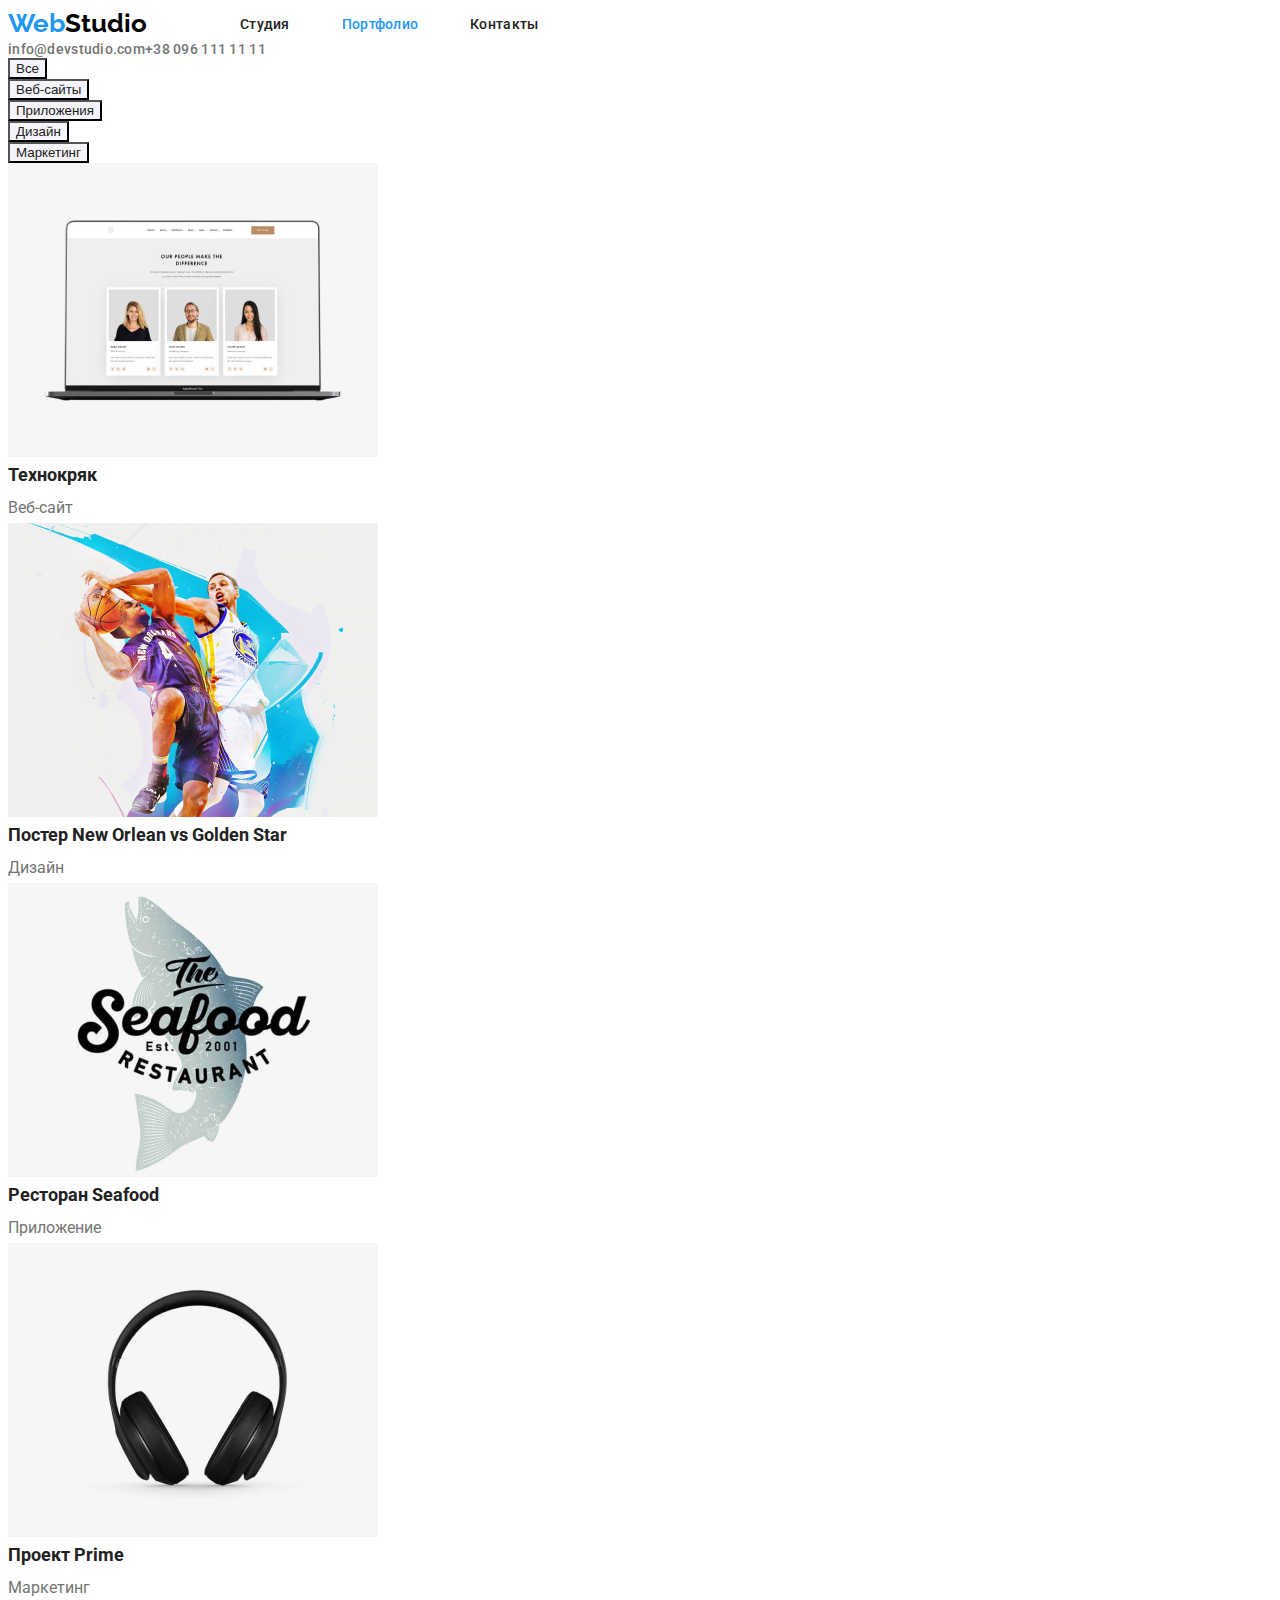
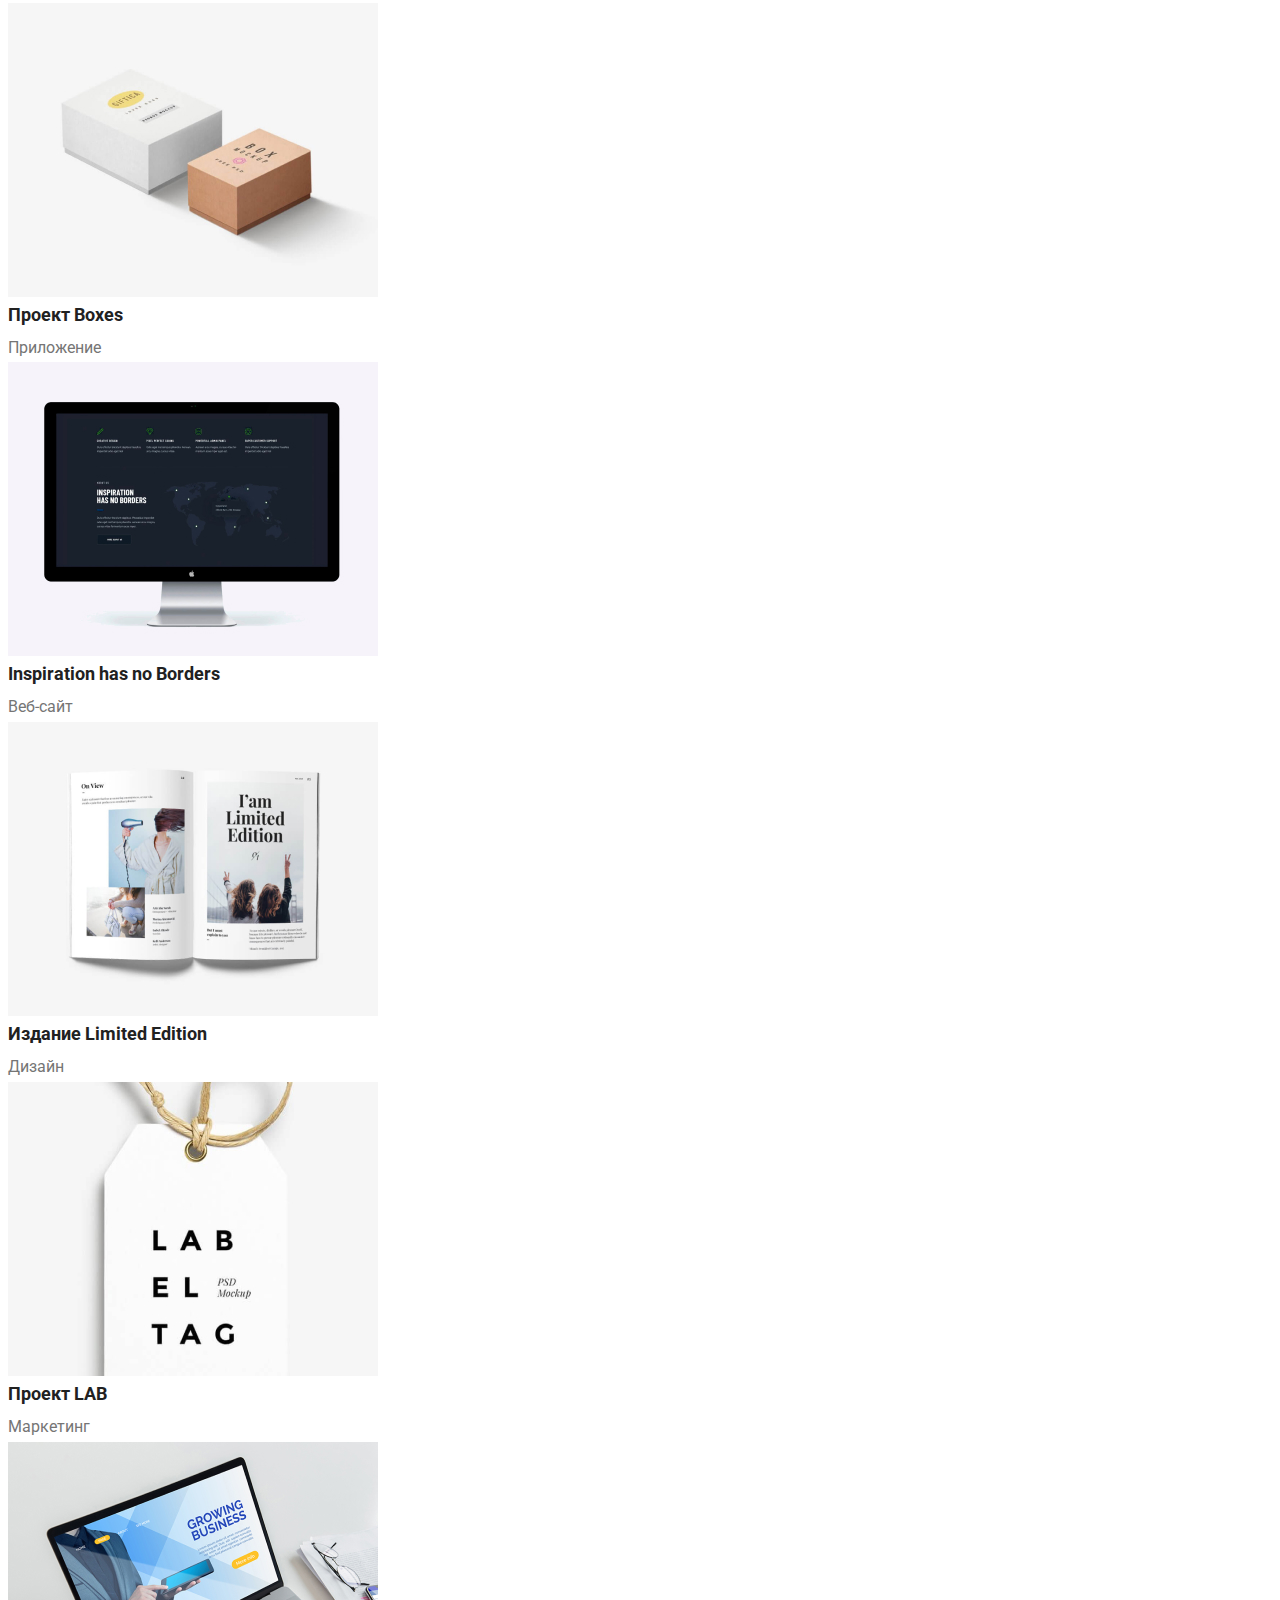
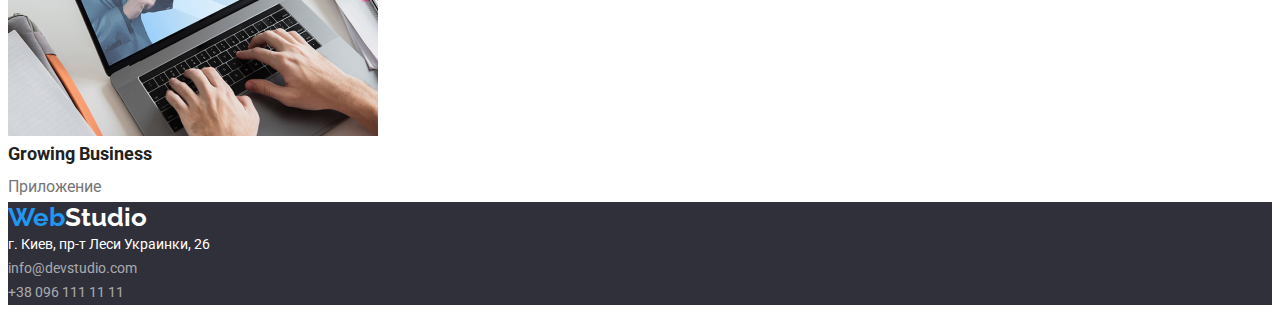
==== portfolio.html @ b684051c "css" ====
<!DOCTYPE html>
<html lang="ru">

<head>
    <meta charset="UTF-8">
    <meta http-equiv="X-UA-Compatible" content="IE=edge">
    <meta name="viewport" content="width=device-width, initial-scale=1.0">
    <title>Портфолио</title>
    <link rel="stylesheet" href="https://cdnjs.cloudflare.com/ajax/libs/modern-normalize/1.0.0/modern-normalize.min.css"
        integrity="sha512-ISS7cAi1PEhQ8jnbJpJZMd29NlhNj4AWYyLOSp2CE/CsHxTCu+r+t0D2yoJudVrd0/8fTVPUVDzY5Tvli75u/g=="
        crossorigin="anonymous" />
    <link
        href="https://fonts.googleapis.com/css2?family=Raleway:wght@400;700&family=Roboto:wght@400;500;700;900&display=swap"
        rel="stylesheet">
    <link rel="stylesheet" href="./css/styles.css">
</head>

<body class="page">
    <header class="header">
        <nav class="navigation">
            <a class="link logo white-logo" href="./index.html"> <span class="logo-color">Web</span>Studio </a>
            <ul class="nav-list list">
                <li class="nav-item">
                    <a class="nav-link link" href="./index.html">Студия</a>
                </li>

                <li class="nav-item">
                    <a class="nav-link link active-element" href="./portfolio.html">Портфолио</a>
                </li>

                <li class="nav-item">
                    <a class="nav-link link" href="">Контакты</a>
                </li>
            </ul>
        </nav>
        <ul class="contact-head list ">
            <li>
                <a class=" mail-link-head link " href="mailto:info@devstudio.com">info@devstudio.com</a>
            </li>
            <li>
                <a class=" tel-link-head link " href="tel:+380961111111">+38 096 111 11 11</a>
            </li>
        </ul>

    </header>

    <main>
        <section>
            <h1 class="visually-hidden">Портфолио</h1>
            <ul class="list">
                <li>
                    <button type="button" class="filters ">
                        Все
                    </button>

                </li>
                <li>
                    <button type="button" class="filters ">
                        Веб-сайты
                    </button>

                </li>
                <li>
                    <button type="button" class="filters ">
                        Приложения
                    </button>

                </li>
                <li>
                    <button type="button" class="filters ">
                        Дизайн
                    </button>

                </li>
                <li>

                    <button type="button" class="filters ">
                        Маркетинг
                    </button>

                </li>
            </ul>
        </section>

        <section>

            <ul class="list">
                <li>
                    <img src="./images/portfolio/img.jpg" alt="в ноутбуке открыто вебсайт" width="370" height="294" />
                    <a class="link" href="">
                        <h3 class="photo-title">
                            Технокряк
                        </h3>
                        <p class="photo-paragraph">
                            Веб-сайт
                        </p>
                    </a>
                </li>
                <li>
                    <img src="./images/portfolio/img-1.jpg" alt="постер с баскетболистами" width="370" height="294" />
                    <a class="link" href="">
                        <h3 class="photo-title">
                            Постер New Orlean vs Golden Star
                        </h3>
                        <p class="photo-paragraph">
                            Дизайн
                        </p>
                    </a>
                </li>
                <li>
                    <img src="./images/portfolio/img-2.jpg" alt="логотип ресторана" width="370" height="294" />
                    <a class="link" href="">
                        <h3 class="photo-title">
                            Ресторан Seafood
                        </h3>
                        <p class="photo-paragraph">
                            Приложение
                        </p>
                    </a>
                </li>
                <li>
                    <img src="./images/portfolio/img-3.jpg" alt="накладные наушники" width="370" height="294" />
                    <a class="link" href="">
                        <h3 class="photo-title">
                            Проект Prime
                        </h3>
                        <p class="photo-paragraph">
                            Маркетинг
                        </p>
                    </a>
                </li>
                <li>
                    <img src="./images/portfolio/img-4.jpg" alt="картонные коробки" width="370" height="294" />
                    <a class="link" href="">
                        <h3 class="photo-title">
                            Проект Boxes
                        </h3>
                        <p class="photo-paragraph">
                            Приложение
                        </p>
                    </a>
                </li>
                <li>
                    <img src="./images/portfolio/img-5.jpg" alt="моноблочный компьютер" width="370" height="294" />
                    <a class="link" href="">
                        <h3 lang="en" class="photo-title">
                            Inspiration has no Borders
                        </h3>
                        <p class="photo-paragraph">
                            Веб-сайт
                        </p>
                    </a>
                </li>
                <li>
                    <img src="./images/portfolio/img-6.jpg" alt="открытая книга" width="370" height="294" />
                    <a class="link" href="">
                        <h3 class="photo-title">
                            Издание Limited Edition
                        </h3>
                        <p class="photo-paragraph">
                            Дизайн
                        </p>
                    </a>
                </li>
                <li>
                    <img src="./images/portfolio/img-7.jpg" alt="фирменная этикетка" width="370" height="294" />
                    <a class="link" href="">
                        <h3 class="photo-title">
                            Проект LAB
                        </h3>
                        <p class="photo-paragraph">
                            Маркетинг
                        </p>
                    </a>
                </li>
                <li>
                    <img src="./images/portfolio/img-8.jpg" alt="человек использует приложение" width="370"
                        height="294" />
                    <a class="link" href="">
                        <h3 lang="en" class="photo-title">
                            Growing Business
                        </h3>
                        <p class="photo-paragraph">
                            Приложение
                        </p>
                    </a>
                </li>
            </ul>
        </section>



    </main>
    <footer class="footer-info">
        <a class="link logo dark-logo " href="./index.html"><span class="logo-color">Web</span>Studio </a>
        <address class="contact">
            <ul class="list">
                <li>
                    <a class="link address" href="https://goo.gl/maps/Kj9o169cFubhBfax5" target="_blank"
                        rel="noopener noreferrer">
                        г. Киев, пр-т Леси Украинки, 26
                    </a>
                </li>
                <li>
                    <a class="link footer-contact" href="mailto:info@devstudio.com">info@devstudio.com</a>
                </li>
                <li>
                    <a class="link footer-contact" href="tel:+380961111111">+38 096 111 11 11</a>
                </li>
            </ul>
        </address>
    </footer>






</body>

</html>
---- css/styles.css ----
/* ===============COMPONENTS=============== */
:root {
  --main-font: "Roboto", sans-serif;
  --secondary-font: "Raleway", sans-serif;
  --accent-color: #2196f3;
  --secondary-color: #212121;
  --white-color: #ffffff;
  --black-color: #000000;
  --gray-color: #757575;
}
.container {
  width: 1200px;
  margin: 0 auto;
  padding-left: 15px;
  padding-right: 15px;
}

.list {
  list-style: none;
}

.link {
  text-decoration: none;
}

h1,
h2,
h3,
h4,
h5,
h6,
p {
  margin: 0;
}

ul,
ol,
li {
  margin: 0;
  padding: 0;
}

img {
  display: block;
}

.visually-hidden {
  position: absolute !important;
  clip: rect(1px 1px 1px 1px); /* IE6, IE7 */
  clip: rect(1px, 1px, 1px, 1px);
  padding: 0 !important;
  border: 0 !important;
  height: 1px !important;
  width: 1px !important;
  overflow: hidden;
}
.title {
  font-family: var(--main-font);
  font-weight: 700;
  font-size: 36px;
  line-height: 1.16;
  text-align: center;
  letter-spacing: 0.03em;

  color: var(--secondary-color);
}

.logo-color {
  font-family: var(--secondary-font);
  font-weight: 700;
  font-size: 26px;
  line-height: 1.19;
  color: var(--accent-color);
}
.logo {
  font-family: var(--secondary-font);
  font-weight: 700;
  font-size: 26px;
  line-height: 1.19;
  color: var(--black-color);
}
.logo {
  margin-right: 93px;
}
.white-logo {
  color: var(--black-color);
}
.dark-logo {
  color: var(--white-color);
}

/* ============END COMPONENTS==============*/

/* ========================STYLES INDEX.HTML========================= */
/* ================BODY============= */
.page {
  font-family: var(--main-font);
  background: var(--white-color);
}
/* ================END BODY============= */

/* =========HEADER========= */
.header .container {
  display: flex;
  align-items: center;
}

.navigation {
  display: flex;
  align-items: center;
}

.nav-list {
  display: flex;
  align-items: center;
}

.nav-item:not(:last-child) {
  margin-right: 52px;
}

.contact-head {
  display: flex;
  align-items: center;
}
.nav-link {
  font-family: var(--main-font);
  font-weight: 500;
  font-size: 14px;
  line-height: 1.14;
  letter-spacing: 0.02em;
  color: var(--secondary-color);
}

.nav-link:hover,
.nav-link:focus {
  color: var(--accent-color);
}

.mail-link-head {
  font-family: var(--main-font);
  font-weight: 500;
  font-size: 14px;
  line-height: 1.14;
  letter-spacing: 0.02em;
  color: var(--gray-color);
  margin-left: auto;
}

.mail-link-head:hover,
.mail-link-head:focus {
  color: var(--accent-color);
}
.tel-link-head {
  font-family: var(--main-font);
  font-weight: 500;
  font-size: 14px;
  line-height: 1.14;
  letter-spacing: 0.02em;

  color: var(--gray-color);
}
.tel-link-head:hover,
.tel-link-head:focus {
  color: var(--accent-color);
}

/* =========END HEADER========= */

/* =========HERO========= */
.hero {
  background: #2f303a;
}
.hero-title {
  font-family: var(--main-font);
  font-weight: 900;
  font-size: 44px;
  line-height: 1.36;
  color: var(--white-color);
}

.modal-btn {
  font-family: var(--main-font);
  font-weight: 700;
  font-size: 16px;
  line-height: 1.87;
  color: var(--white-color);
  background-color: var(--accent-color);
}
.modal-btn {
  cursor: pointer;
}

/* =========END HERO========= */

/* =========ADVANTAGES======= */
.advantages {
}
.features-title {
  font-family: var(--main-font);
  font-weight: 700;
  font-size: 14px;
  line-height: 1.14;
  letter-spacing: 0.03em;
  text-transform: uppercase;
  color: var(--secondary-color);
}
.features-paragraph {
  font-family: var(--main-font);
  font-weight: 400;
  font-size: 14px;
  line-height: 1.71;
  color: var(--gray-color);
}

/*======= END ADVANTAGES===== */

/* ========ABOUT======== */
.about {
}

/* ========END ABOUT======= */

/* =========OUR TEAM========= */
.our-team {
  background: #f5f4fa;
}
.workers-name {
  font-family: var(--main-font);
  font-weight: 500;
  font-size: 16px;
  line-height: 1.18;
  color: var(--secondary-color);
}
.position {
  font-family: var(--main-font);
  font-weight: 400;
  font-size: 16px;
  line-height: 1.18;
  color: var(--gray-color);
}

/* ========= END OUR TEAM========= */
/* ==========CONTACTS==========*/
.footer-info {
  background: #2f303a;
}
.contact {
  font-style: normal;
}
.address {
  font-family: var(--main-font);
  font-weight: 400;
  font-size: 14px;
  line-height: 1.71;
  color: var(--white-color);
}
.footer-contact {
  font-family: var(--main-font);
  font-weight: 400;
  font-size: 14px;
  line-height: 1.71;
  color: #ffffff99;
}
/* ==========END CONTACTS==========*/
/* ========================END STYLES INDEX.HTML========================= */

/* ==============================PORTFOLIO============================== */
/* =====================HEADER PORTFOLIO===================== */
/* =====================active element відповідає за підсвітку силок================*/
.active-element {
  color: var(--accent-color);
}
/* =====================END HEADER PORTFOLIO===================== */

/* =================MAIN SEACTION====================== */
.filters {
  color: var(--secondary-color);
  background: #f5f4fa;
}
.filters:hover,
.filters:focus {
  color: floralwhite;
  background: var(--accent-color);
}
.filters {
  cursor: pointer;
}
.photo-title {
  font-family: var(--main-font);
  font-weight: 700;
  font-size: 18px;
  line-height: 2;
  color: var(--secondary-color);
}
.photo-paragraph {
  font-family: var(--main-font);
  font-weight: 400;
  font-size: 16px;
  line-height: 1.87;
  color: var(--gray-color);
}

/* =================END MAIN SEACTION===================*/ ;
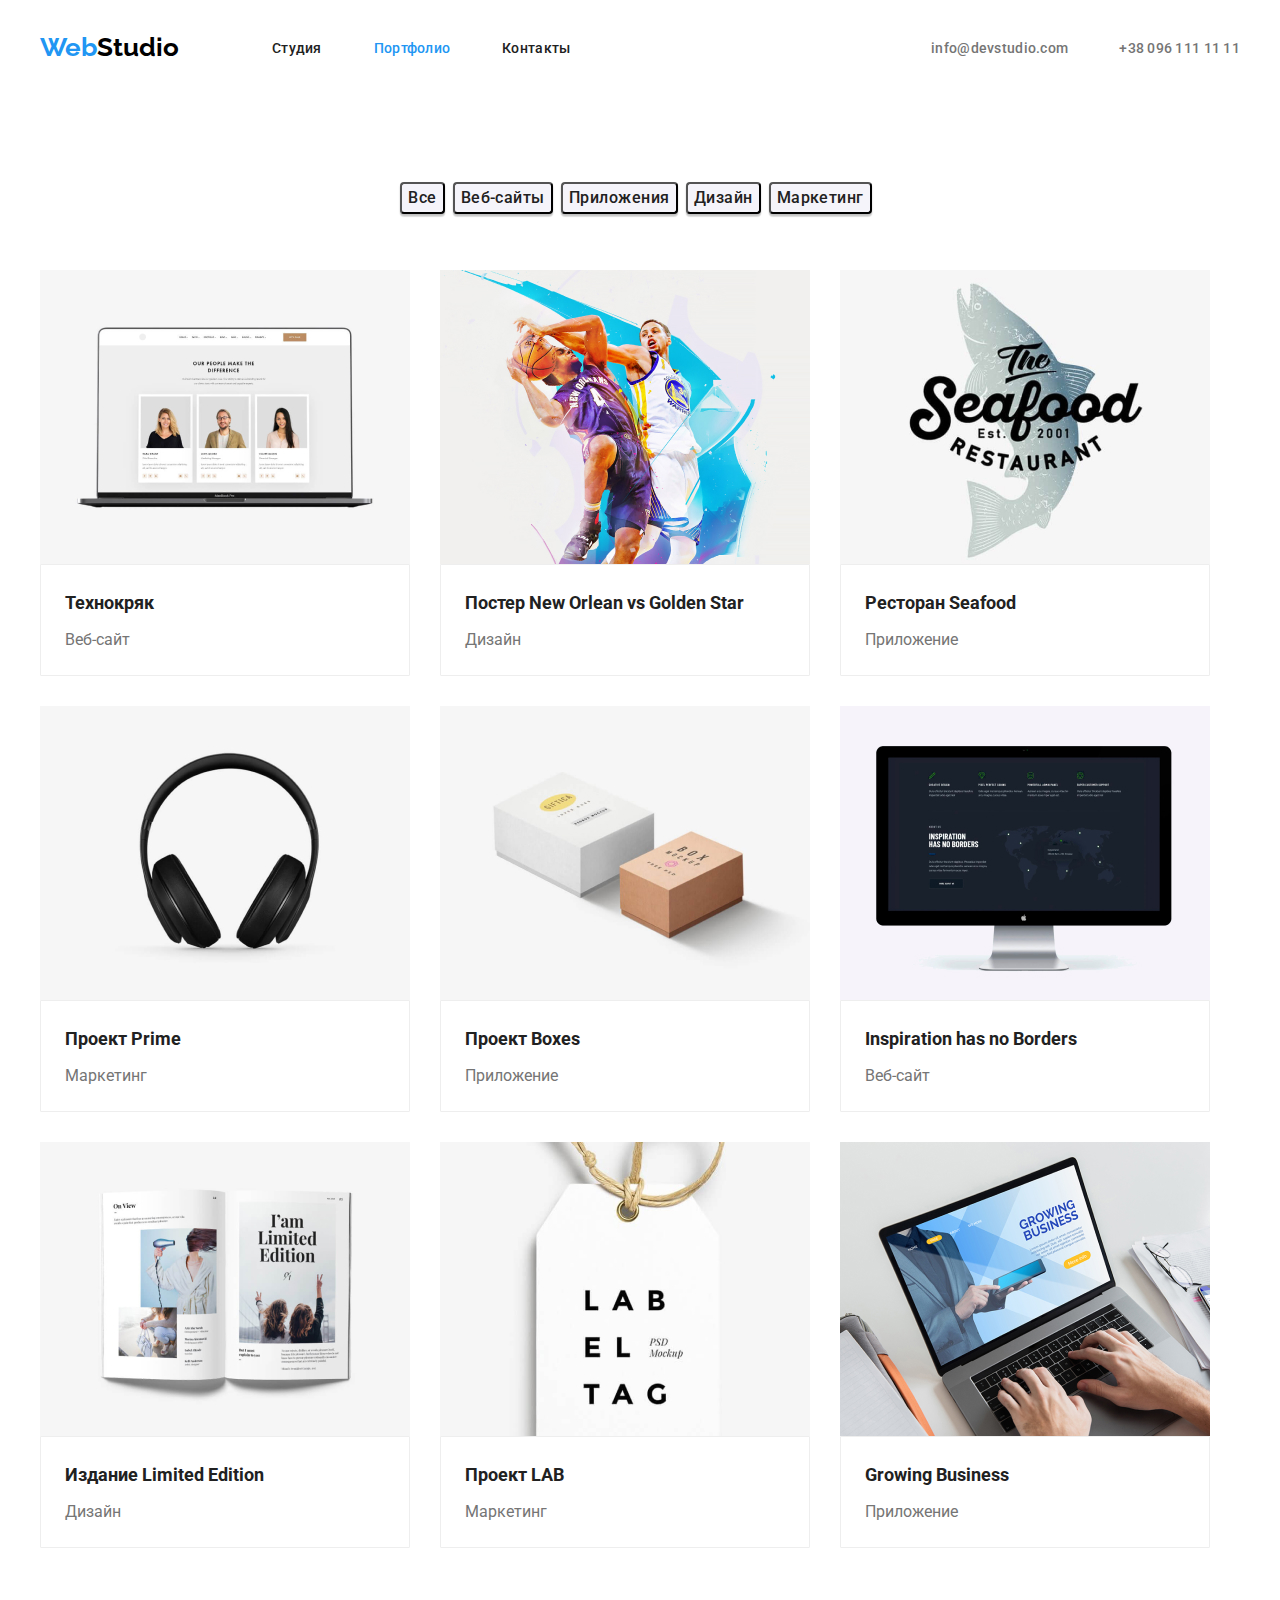
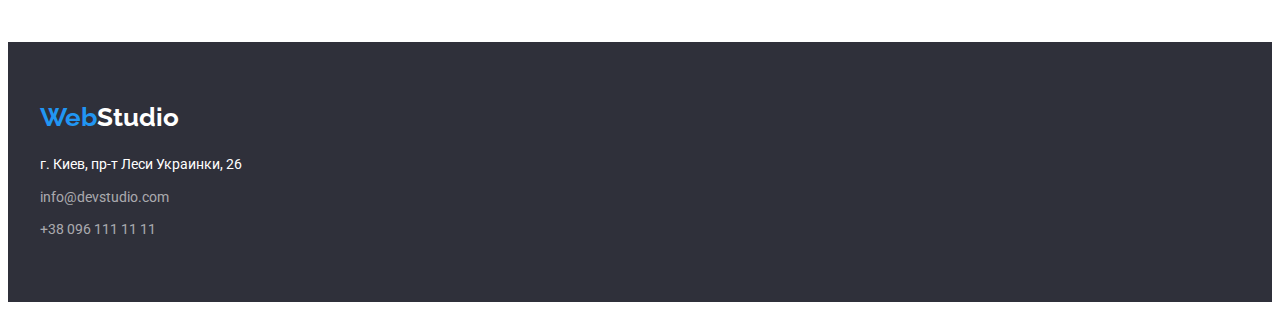
==== commit 36c30dbc: "Здається все" ====
--- a/portfolio.html
+++ b/portfolio.html
@@ -17,198 +17,258 @@
 
 <body class="page">
     <header class="header">
-        <nav class="navigation">
-            <a class="link logo white-logo" href="./index.html"> <span class="logo-color">Web</span>Studio </a>
-            <ul class="nav-list list">
-                <li class="nav-item">
-                    <a class="nav-link link" href="./index.html">Студия</a>
+        <div class="container">
+            <nav class="navigation">
+                <a class="link logo white-logo logo-margin" href="./index.html"> <span
+                        class="logo-color">Web</span>Studio </a>
+                <ul class="nav-list list">
+                    <li class="nav-item">
+                        <a class="nav-link link" href="./index.html">Студия</a>
+                    </li>
+
+                    <li class="nav-item">
+                        <a class="nav-link link active-element" href="./portfolio.html">Портфолио</a>
+                    </li>
+
+                    <li class="nav-item">
+                        <a class="nav-link link" href="">Контакты</a>
+                    </li>
+                </ul>
+            </nav>
+            <ul class="contact-head list ">
+                <li>
+                    <a class=" mail-link-head link " href="mailto:info@devstudio.com">info@devstudio.com</a>
                 </li>
-
-                <li class="nav-item">
-                    <a class="nav-link link active-element" href="./portfolio.html">Портфолио</a>
-                </li>
-
-                <li class="nav-item">
-                    <a class="nav-link link" href="">Контакты</a>
+                <li>
+                    <a class=" tel-link-head link " href="tel:+380961111111">+38 096 111 11 11</a>
                 </li>
             </ul>
-        </nav>
-        <ul class="contact-head list ">
-            <li>
-                <a class=" mail-link-head link " href="mailto:info@devstudio.com">info@devstudio.com</a>
-            </li>
-            <li>
-                <a class=" tel-link-head link " href="tel:+380961111111">+38 096 111 11 11</a>
-            </li>
-        </ul>
+
+        </div>
+
 
     </header>
 
     <main>
+        <section class="main-port">
+            <div class="container ">
+                <h1 class="visually-hidden">Портфолио</h1>
+                <ul class="list center-button">
+                    <li class="element-button">
+                        <button type="button" class="filters ">
+                            Все
+                        </button>
+
+                    </li>
+                    <li class="element-button">
+                        <button type="button" class="filters ">
+                            Веб-сайты
+                        </button>
+
+                    </li>
+                    <li class="element-button">
+                        <button type="button" class="filters ">
+                            Приложения
+                        </button>
+
+                    </li>
+                    <li class="element-button">
+                        <button type="button" class="filters ">
+                            Дизайн
+                        </button>
+
+                    </li>
+                    <li class="element-button">
+
+                        <button type="button" class="filters ">
+                            Маркетинг
+                        </button>
+
+                    </li>
+                </ul>
+
+            </div>
+
+        </section>
+
         <section>
-            <h1 class="visually-hidden">Портфолио</h1>
-            <ul class="list">
-                <li>
-                    <button type="button" class="filters ">
-                        Все
-                    </button>
-
-                </li>
-                <li>
-                    <button type="button" class="filters ">
-                        Веб-сайты
-                    </button>
-
-                </li>
-                <li>
-                    <button type="button" class="filters ">
-                        Приложения
-                    </button>
-
-                </li>
-                <li>
-                    <button type="button" class="filters ">
-                        Дизайн
-                    </button>
-
-                </li>
-                <li>
-
-                    <button type="button" class="filters ">
-                        Маркетинг
-                    </button>
-
-                </li>
-            </ul>
+            <div class="container">
+                <ul class="list card-set">
+                    <li class="card-foto">
+                        <img src="./images/portfolio/img.jpg" alt="в ноутбуке открыто вебсайт" width="370"
+                            height="294" />
+                        <a class="link" href="">
+                            <div class="card-content">
+                                <h3 class="photo-title">
+                                    Технокряк
+                                </h3>
+                                <p class="photo-paragraph">
+                                    Веб-сайт
+                                </p>
+
+                            </div>
+                        </a>
+                    </li>
+
+                    <li class="card-foto">
+                        <img src="./images/portfolio/img-1.jpg" alt="постер с баскетболистами" width="370"
+                            height="294" />
+                        <a class="link" href="">
+                            <div class="card-content">
+                                <h3 class="photo-title">
+                                    Постер New Orlean vs Golden Star
+                                </h3>
+                                <p class="photo-paragraph">
+                                    Дизайн
+                                </p>
+
+                            </div>
+                        </a>
+                    </li>
+
+                    <li class="card-foto">
+                        <img src="./images/portfolio/img-2.jpg" alt="логотип ресторана" width="370" height="294" />
+                        <a class="link" href="">
+                            <div class="card-content">
+                                <h3 class="photo-title">
+                                    Ресторан Seafood
+                                </h3>
+                                <p class="photo-paragraph">
+                                    Приложение
+                                </p>
+
+                            </div>
+                        </a>
+                    </li>
+
+                    <li class="card-foto">
+                        <img src="./images/portfolio/img-3.jpg" alt="накладные наушники" width="370" height="294" />
+                        <a class="link" href="">
+                            <div class="card-content">
+                                <h3 class="photo-title">
+                                    Проект Prime
+                                </h3>
+                                <p class="photo-paragraph">
+                                    Маркетинг
+                                </p>
+
+                            </div>
+                        </a>
+                    </li>
+
+                    <li class="card-foto">
+                        <img src="./images/portfolio/img-4.jpg" alt="картонные коробки" width="370" height="294" />
+                        <a class="link" href="">
+                            <div class="card-content">
+                                <h3 class="photo-title">
+                                    Проект Boxes
+                                </h3>
+                                <p class="photo-paragraph">
+                                    Приложение
+                                </p>
+
+                            </div>
+                        </a>
+                    </li>
+
+                    <li class="card-foto">
+                        <img src="./images/portfolio/img-5.jpg" alt="моноблочный компьютер" width="370" height="294" />
+                        <a class="link" href="">
+                            <div class="card-content">
+                                <h3 lang="en" class="photo-title">
+                                    Inspiration has no Borders
+                                </h3>
+                                <p class="photo-paragraph">
+                                    Веб-сайт
+                                </p>
+
+                            </div>
+
+                        </a>
+                    </li>
+
+                    <li class="card-foto">
+                        <img src="./images/portfolio/img-6.jpg" alt="открытая книга" width="370" height="294" />
+                        <a class="link" href="">
+                            <div class="card-content">
+                                <h3 class="photo-title">
+                                    Издание Limited Edition
+                                </h3>
+                                <p class="photo-paragraph">
+                                    Дизайн
+                                </p>
+
+                            </div>
+
+                        </a>
+                    </li>
+
+                    <li class="card-foto">
+                        <img src="./images/portfolio/img-7.jpg" alt="фирменная этикетка" width="370" height="294" />
+                        <a class="link" href="">
+                            <div class="card-content">
+                                <h3 class="photo-title">
+                                    Проект LAB
+                                </h3>
+                                <p class="photo-paragraph">
+                                    Маркетинг
+                                </p>
+
+                            </div>
+
+                        </a>
+                    </li>
+
+                    <li class="card-foto">
+                        <img src="./images/portfolio/img-8.jpg" alt="человек использует приложение" width="370"
+                            height="294" />
+                        <a class="link" href="">
+                            <div class="card-content">
+                                <h3 lang="en" class="photo-title">
+                                    Growing Business
+                                </h3>
+                                <p class="photo-paragraph">
+                                    Приложение
+                                </p>
+
+                            </div>
+
+                        </a>
+                    </li>
+                </ul>
+
+            </div>
+
         </section>
 
-        <section>
-
-            <ul class="list">
-                <li>
-                    <img src="./images/portfolio/img.jpg" alt="в ноутбуке открыто вебсайт" width="370" height="294" />
-                    <a class="link" href="">
-                        <h3 class="photo-title">
-                            Технокряк
-                        </h3>
-                        <p class="photo-paragraph">
-                            Веб-сайт
-                        </p>
-                    </a>
-                </li>
-                <li>
-                    <img src="./images/portfolio/img-1.jpg" alt="постер с баскетболистами" width="370" height="294" />
-                    <a class="link" href="">
-                        <h3 class="photo-title">
-                            Постер New Orlean vs Golden Star
-                        </h3>
-                        <p class="photo-paragraph">
-                            Дизайн
-                        </p>
-                    </a>
-                </li>
-                <li>
-                    <img src="./images/portfolio/img-2.jpg" alt="логотип ресторана" width="370" height="294" />
-                    <a class="link" href="">
-                        <h3 class="photo-title">
-                            Ресторан Seafood
-                        </h3>
-                        <p class="photo-paragraph">
-                            Приложение
-                        </p>
-                    </a>
-                </li>
-                <li>
-                    <img src="./images/portfolio/img-3.jpg" alt="накладные наушники" width="370" height="294" />
-                    <a class="link" href="">
-                        <h3 class="photo-title">
-                            Проект Prime
-                        </h3>
-                        <p class="photo-paragraph">
-                            Маркетинг
-                        </p>
-                    </a>
-                </li>
-                <li>
-                    <img src="./images/portfolio/img-4.jpg" alt="картонные коробки" width="370" height="294" />
-                    <a class="link" href="">
-                        <h3 class="photo-title">
-                            Проект Boxes
-                        </h3>
-                        <p class="photo-paragraph">
-                            Приложение
-                        </p>
-                    </a>
-                </li>
-                <li>
-                    <img src="./images/portfolio/img-5.jpg" alt="моноблочный компьютер" width="370" height="294" />
-                    <a class="link" href="">
-                        <h3 lang="en" class="photo-title">
-                            Inspiration has no Borders
-                        </h3>
-                        <p class="photo-paragraph">
-                            Веб-сайт
-                        </p>
-                    </a>
-                </li>
-                <li>
-                    <img src="./images/portfolio/img-6.jpg" alt="открытая книга" width="370" height="294" />
-                    <a class="link" href="">
-                        <h3 class="photo-title">
-                            Издание Limited Edition
-                        </h3>
-                        <p class="photo-paragraph">
-                            Дизайн
-                        </p>
-                    </a>
-                </li>
-                <li>
-                    <img src="./images/portfolio/img-7.jpg" alt="фирменная этикетка" width="370" height="294" />
-                    <a class="link" href="">
-                        <h3 class="photo-title">
-                            Проект LAB
-                        </h3>
-                        <p class="photo-paragraph">
-                            Маркетинг
-                        </p>
-                    </a>
-                </li>
-                <li>
-                    <img src="./images/portfolio/img-8.jpg" alt="человек использует приложение" width="370"
-                        height="294" />
-                    <a class="link" href="">
-                        <h3 lang="en" class="photo-title">
-                            Growing Business
-                        </h3>
-                        <p class="photo-paragraph">
-                            Приложение
-                        </p>
-                    </a>
-                </li>
-            </ul>
-        </section>
-
 
 
     </main>
+    <!--CONTACTS-->
     <footer class="footer-info">
-        <a class="link logo dark-logo " href="./index.html"><span class="logo-color">Web</span>Studio </a>
-        <address class="contact">
-            <ul class="list">
-                <li>
-                    <a class="link address" href="https://goo.gl/maps/Kj9o169cFubhBfax5" target="_blank"
-                        rel="noopener noreferrer">
-                        г. Киев, пр-т Леси Украинки, 26
-                    </a>
-                </li>
-                <li>
-                    <a class="link footer-contact" href="mailto:info@devstudio.com">info@devstudio.com</a>
-                </li>
-                <li>
-                    <a class="link footer-contact" href="tel:+380961111111">+38 096 111 11 11</a>
-                </li>
-            </ul>
-        </address>
+        <div class="container">
+            <a class="link logo dark-logo logo-footer " href="./index.html"><span class="logo-color">Web</span>Studio
+            </a>
+            <address class="contact">
+                <ul class="list address-map">
+                    <li class="list-item-contact">
+                        <a class="link address" href="https://goo.gl/maps/Kj9o169cFubhBfax5" target="_blank"
+                            rel="noopener noreferrer">
+                            г. Киев, пр-т Леси Украинки, 26
+                        </a>
+                    </li>
+                    <li class="contact-footer list-item-contact">
+                        <a class="link footer-contact" href="mailto:info@devstudio.com">info@devstudio.com</a>
+                    </li>
+                    <li class="contact-footer list-item-contact">
+                        <a class="link footer-contact" href="tel:+380961111111">+38 096 111 11 11</a>
+                    </li>
+                </ul>
+            </address>
+
+
+        </div>
+
     </footer>
 
 
--- a/css/styles.css
+++ b/css/styles.css
@@ -43,6 +43,11 @@
 img {
   display: block;
 }
+.header {
+  padding-top: 24px;
+  padding-bottom: 25px;
+  /* border: 1px solid #ececec; */
+}
 
 .visually-hidden {
   position: absolute !important;
@@ -79,7 +84,7 @@
   line-height: 1.19;
   color: var(--black-color);
 }
-.logo {
+.logo-margin {
   margin-right: 93px;
 }
 .white-logo {
@@ -103,6 +108,7 @@
 .header .container {
   display: flex;
   align-items: center;
+  justify-content: space-between;
 }
 
 .navigation {
@@ -122,8 +128,12 @@
 .contact-head {
   display: flex;
   align-items: center;
+  margin-left: auto;
 }
 .nav-link {
+  padding-top: 32px;
+  padding-bottom: 32px;
+
   font-family: var(--main-font);
   font-weight: 500;
   font-size: 14px;
@@ -138,13 +148,15 @@
 }
 
 .mail-link-head {
+  padding-top: 32px;
+  padding-bottom: 32px;
   font-family: var(--main-font);
   font-weight: 500;
   font-size: 14px;
   line-height: 1.14;
   letter-spacing: 0.02em;
   color: var(--gray-color);
-  margin-left: auto;
+  margin-right: 51px;
 }
 
 .mail-link-head:hover,
@@ -152,6 +164,8 @@
   color: var(--accent-color);
 }
 .tel-link-head {
+  padding-top: 32px;
+  padding-bottom: 32px;
   font-family: var(--main-font);
   font-weight: 500;
   font-size: 14px;
@@ -169,17 +183,30 @@
 
 /* =========HERO========= */
 .hero {
+  padding-top: 200px;
+  padding-bottom: 200px;
+  text-align: center;
   background: #2f303a;
 }
 .hero-title {
-  font-family: var(--main-font);
   font-weight: 900;
   font-size: 44px;
   line-height: 1.36;
+  text-transform: uppercase;
   color: var(--white-color);
+  max-width: 696px;
+  margin-left: auto;
+  margin-right: auto;
+  text-align: center;
+  letter-spacing: 0.06em;
+  font-family: var(--main-font);
 }
 
 .modal-btn {
+  display: inline-block;
+  min-width: 200px;
+  height: 50px;
+  border-radius: 4px;
   font-family: var(--main-font);
   font-weight: 700;
   font-size: 16px;
@@ -190,12 +217,27 @@
 .modal-btn {
   cursor: pointer;
 }
+.modal-btn {
+  margin-top: 30px;
+  padding-top: 10px;
+  padding-right: 32px;
+  padding-bottom: 10px;
+  padding-left: 32px;
+}
 
 /* =========END HERO========= */
 
 /* =========ADVANTAGES======= */
 .advantages {
-}
+  display: flex;
+  padding-top: 94px;
+  padding-bottom: 94px;
+}
+
+.list {
+  display: flex;
+}
+
 .features-title {
   font-family: var(--main-font);
   font-weight: 700;
@@ -204,6 +246,7 @@
   letter-spacing: 0.03em;
   text-transform: uppercase;
   color: var(--secondary-color);
+  margin-bottom: 10px;
 }
 .features-paragraph {
   font-family: var(--main-font);
@@ -211,19 +254,44 @@
   font-size: 14px;
   line-height: 1.71;
   color: var(--gray-color);
+  letter-spacing: 0.03em;
+}
+.features {
+  flex-basis: calc(100% / 4 - 30px);
+  margin-left: 30px;
 }
 
 /*======= END ADVANTAGES===== */
 
 /* ========ABOUT======== */
-.about {
-}
-
+.title-about {
+  margin-bottom: 50px;
+  padding-top: 94px;
+}
+.img-about {
+  flex-basis: calc(100% / 3 - 30px);
+  margin-left: 30px;
+}
 /* ========END ABOUT======= */
 
 /* =========OUR TEAM========= */
+.team-list-content {
+  padding-top: 30px;
+  text-align: center;
+}
+
+.title-team {
+  margin-bottom: 50px;
+}
+.team-img {
+  flex-basis: calc(100% / 4 - 30px);
+  margin-left: 30px;
+}
 .our-team {
   background: #f5f4fa;
+  display: flex;
+  padding-top: 94px;
+  padding-bottom: 94px;
 }
 .workers-name {
   font-family: var(--main-font);
@@ -231,6 +299,7 @@
   font-size: 16px;
   line-height: 1.18;
   color: var(--secondary-color);
+  padding-bottom: 10px;
 }
 .position {
   font-family: var(--main-font);
@@ -244,10 +313,28 @@
 /* ==========CONTACTS==========*/
 .footer-info {
   background: #2f303a;
-}
+  padding-top: 60px;
+  padding-bottom: 60px;
+}
+
 .contact {
   font-style: normal;
 }
+
+.logo-footer {
+  display: block;
+  margin-bottom: 20px;
+}
+.address-map,
+.list-item-contact,
+.footer-contact {
+  display: flex;
+  flex-direction: column;
+}
+
+.list-item-contact:not(:last-child) {
+  margin-bottom: 9px;
+}
 .address {
   font-family: var(--main-font);
   font-weight: 400;
@@ -255,12 +342,14 @@
   line-height: 1.71;
   color: var(--white-color);
 }
+
 .footer-contact {
   font-family: var(--main-font);
   font-weight: 400;
   font-size: 14px;
   line-height: 1.71;
   color: #ffffff99;
+  display: block;
 }
 /* ==========END CONTACTS==========*/
 /* ========================END STYLES INDEX.HTML========================= */
@@ -274,7 +363,31 @@
 /* =====================END HEADER PORTFOLIO===================== */
 
 /* =================MAIN SEACTION====================== */
+
+/* ===============BUTTON============ */
+.center-button {
+  display: flex;
+  flex-wrap: nowrap;
+  justify-content: center;
+  margin-bottom: 50px;
+}
+.main-port {
+  padding-top: 94px;
+}
+.element-button {
+  height: 38px;
+  margin-right: 8px;
+}
 .filters {
+  font-family: var(--main-font);
+  font-weight: 500;
+  font-size: 16px;
+  line-height: 1.62;
+  text-align: center;
+  letter-spacing: 0.03em;
+  border-radius: 4px;
+  box-shadow: 0px 3px 1px rgba(0, 0, 0, 0.1), 0px 1px 2px rgba(0, 0, 0, 0.08),
+    0px 2px 2px rgba(0, 0, 0, 0.12);
   color: var(--secondary-color);
   background: #f5f4fa;
 }
@@ -286,7 +399,42 @@
 .filters {
   cursor: pointer;
 }
+/* =============END BUTTON=========== */
+
+/* ===========PORT FOTO============== */
+img {
+  max-width: 100%;
+  height: auto;
+}
+.card-set {
+  padding-bottom: 94px;
+  flex-wrap: wrap;
+  margin-left: -30px;
+  margin-top: -30px;
+}
+
+.card-foto {
+  flex-basis: calc(100% / 3 - 30);
+  margin-left: 30px;
+  margin-top: 30px;
+
+  /* margin-left: -30px; */
+  justify-content: center;
+  border-top-left-radius: 1px;
+  border-top-right-radius: 1px;
+}
+.card-content {
+  padding-top: 20px;
+  padding-bottom: 20px;
+  padding-left: 24px;
+  padding-right: 24px;
+  background: #ffffff;
+  border: 1px solid #eeeeee;
+  border-bottom-right-radius: 1px;
+  border-bottom-left-radius: 1px;
+}
 .photo-title {
+  margin-bottom: 4px;
   font-family: var(--main-font);
   font-weight: 700;
   font-size: 18px;
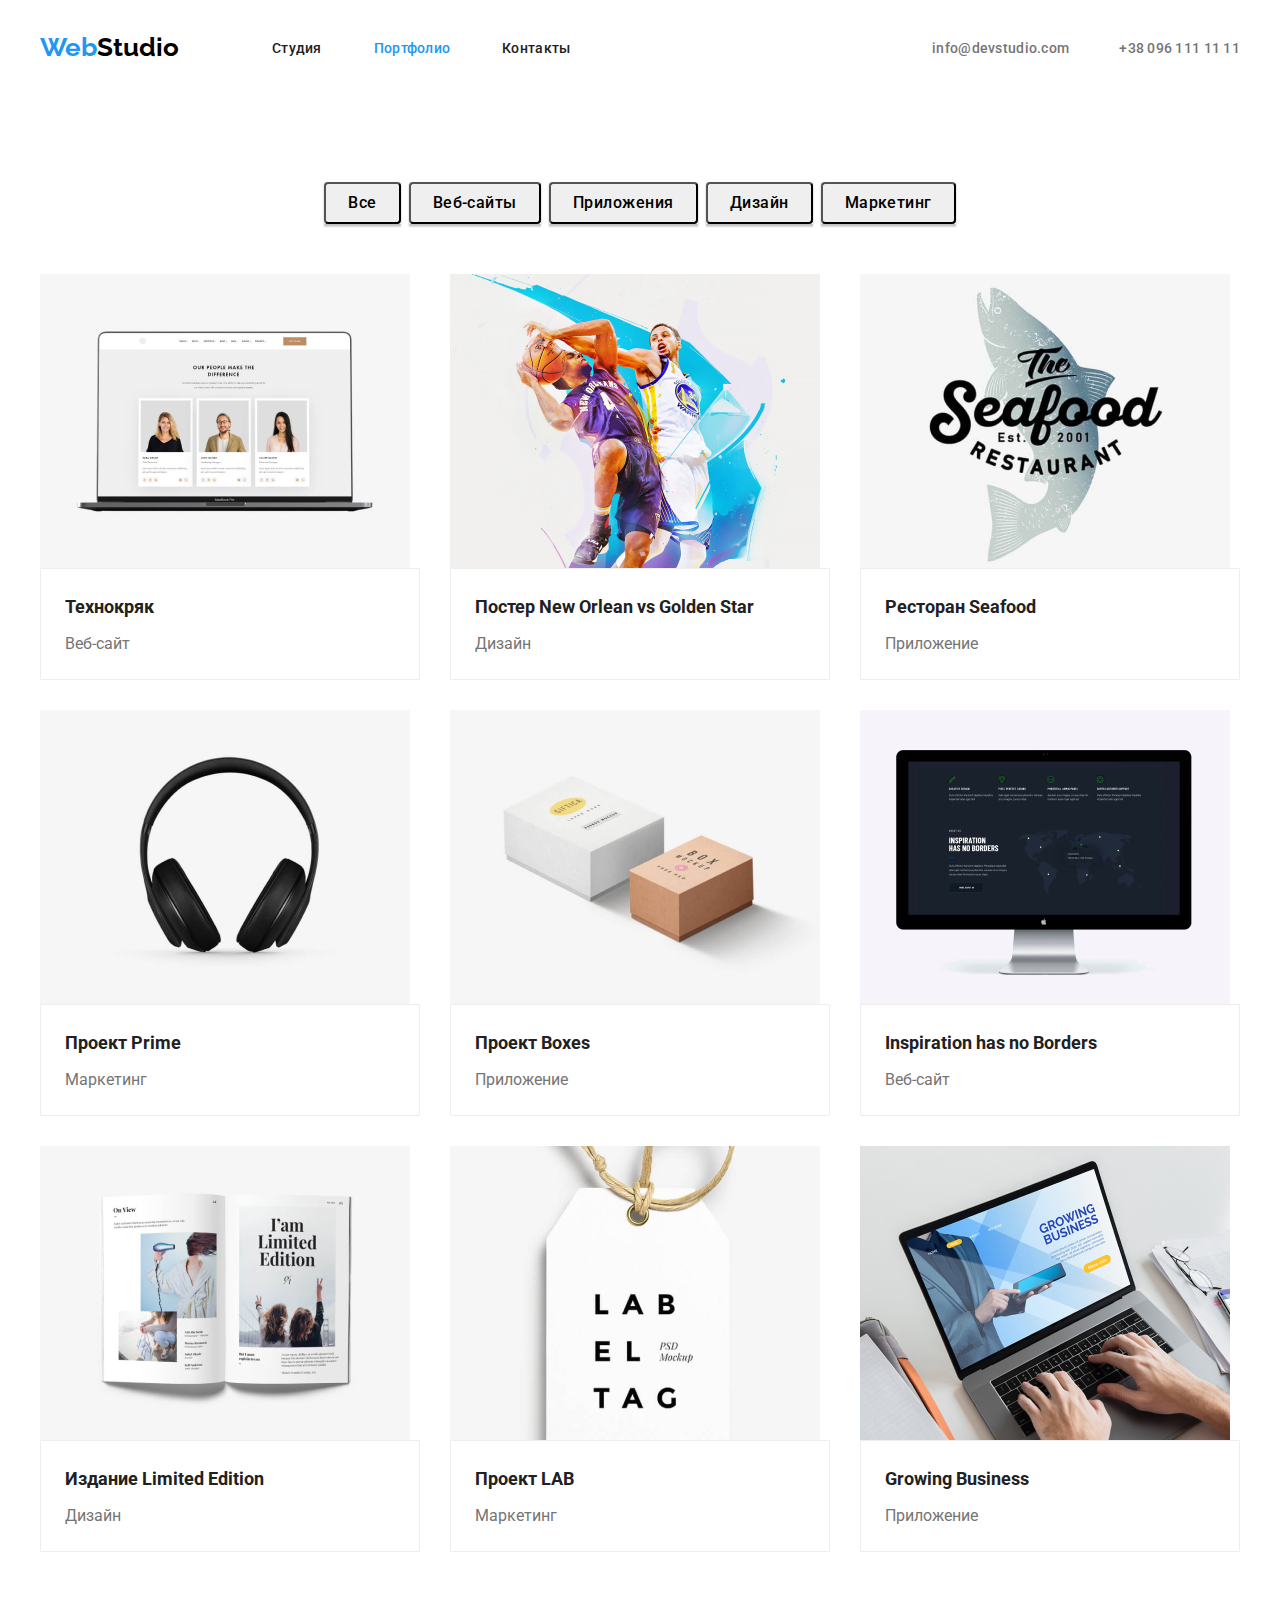
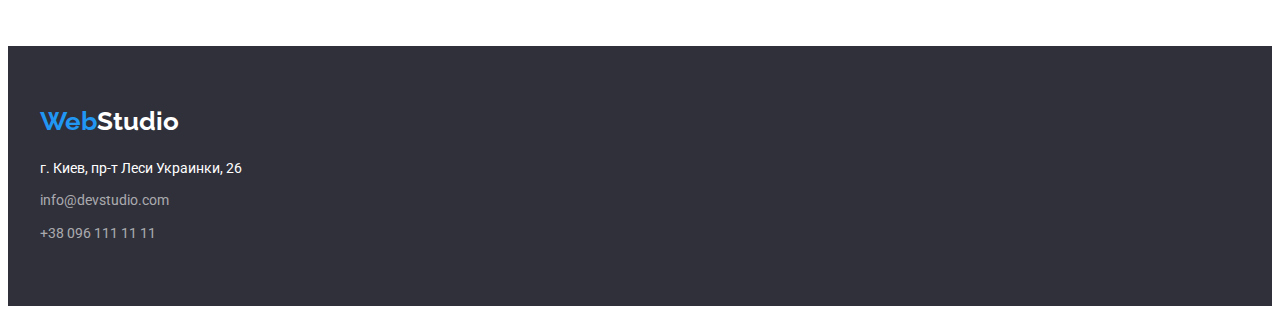
==== commit 4e6707a4: "поправки від ментора" ====
--- a/portfolio.html
+++ b/portfolio.html
@@ -36,10 +36,10 @@
                 </ul>
             </nav>
             <ul class="contact-head list ">
-                <li>
+                <li class="mail-contact">
                     <a class=" mail-link-head link " href="mailto:info@devstudio.com">info@devstudio.com</a>
                 </li>
-                <li>
+                <li class="mail-contact">
                     <a class=" tel-link-head link " href="tel:+380961111111">+38 096 111 11 11</a>
                 </li>
             </ul>
@@ -92,12 +92,13 @@
         </section>
 
         <section>
-            <div class="container">
+            <div class="container pad-container">
                 <ul class="list card-set">
                     <li class="card-foto">
-                        <img src="./images/portfolio/img.jpg" alt="в ноутбуке открыто вебсайт" width="370"
-                            height="294" />
-                        <a class="link" href="">
+                        <a class="link" href="">
+                            <img src="./images/portfolio/img.jpg" alt="в ноутбуке открыто вебсайт" width="370"
+                                height="294" />
+
                             <div class="card-content">
                                 <h3 class="photo-title">
                                     Технокряк
@@ -111,9 +112,10 @@
                     </li>
 
                     <li class="card-foto">
-                        <img src="./images/portfolio/img-1.jpg" alt="постер с баскетболистами" width="370"
-                            height="294" />
-                        <a class="link" href="">
+                        <a class="link" href="">
+                            <img src="./images/portfolio/img-1.jpg" alt="постер с баскетболистами" width="370"
+                                height="294" />
+
                             <div class="card-content">
                                 <h3 class="photo-title">
                                     Постер New Orlean vs Golden Star
@@ -127,8 +129,9 @@
                     </li>
 
                     <li class="card-foto">
-                        <img src="./images/portfolio/img-2.jpg" alt="логотип ресторана" width="370" height="294" />
-                        <a class="link" href="">
+                        <a class="link" href="">
+                            <img src="./images/portfolio/img-2.jpg" alt="логотип ресторана" width="370" height="294" />
+
                             <div class="card-content">
                                 <h3 class="photo-title">
                                     Ресторан Seafood
@@ -142,8 +145,9 @@
                     </li>
 
                     <li class="card-foto">
-                        <img src="./images/portfolio/img-3.jpg" alt="накладные наушники" width="370" height="294" />
-                        <a class="link" href="">
+                        <a class="link" href="">
+                            <img src="./images/portfolio/img-3.jpg" alt="накладные наушники" width="370" height="294" />
+
                             <div class="card-content">
                                 <h3 class="photo-title">
                                     Проект Prime
@@ -157,8 +161,9 @@
                     </li>
 
                     <li class="card-foto">
-                        <img src="./images/portfolio/img-4.jpg" alt="картонные коробки" width="370" height="294" />
-                        <a class="link" href="">
+                        <a class="link" href="">
+                            <img src="./images/portfolio/img-4.jpg" alt="картонные коробки" width="370" height="294" />
+
                             <div class="card-content">
                                 <h3 class="photo-title">
                                     Проект Boxes
@@ -172,8 +177,10 @@
                     </li>
 
                     <li class="card-foto">
-                        <img src="./images/portfolio/img-5.jpg" alt="моноблочный компьютер" width="370" height="294" />
-                        <a class="link" href="">
+                        <a class="link" href="">
+                            <img src="./images/portfolio/img-5.jpg" alt="моноблочный компьютер" width="370"
+                                height="294" />
+
                             <div class="card-content">
                                 <h3 lang="en" class="photo-title">
                                     Inspiration has no Borders
@@ -188,8 +195,9 @@
                     </li>
 
                     <li class="card-foto">
-                        <img src="./images/portfolio/img-6.jpg" alt="открытая книга" width="370" height="294" />
-                        <a class="link" href="">
+                        <a class="link" href="">
+                            <img src="./images/portfolio/img-6.jpg" alt="открытая книга" width="370" height="294" />
+
                             <div class="card-content">
                                 <h3 class="photo-title">
                                     Издание Limited Edition
@@ -204,8 +212,9 @@
                     </li>
 
                     <li class="card-foto">
-                        <img src="./images/portfolio/img-7.jpg" alt="фирменная этикетка" width="370" height="294" />
-                        <a class="link" href="">
+                        <a class="link" href="">
+                            <img src="./images/portfolio/img-7.jpg" alt="фирменная этикетка" width="370" height="294" />
+
                             <div class="card-content">
                                 <h3 class="photo-title">
                                     Проект LAB
@@ -220,9 +229,10 @@
                     </li>
 
                     <li class="card-foto">
-                        <img src="./images/portfolio/img-8.jpg" alt="человек использует приложение" width="370"
-                            height="294" />
-                        <a class="link" href="">
+                        <a class="link" href="">
+                            <img src="./images/portfolio/img-8.jpg" alt="человек использует приложение" width="370"
+                                height="294" />
+
                             <div class="card-content">
                                 <h3 lang="en" class="photo-title">
                                     Growing Business
--- a/css/styles.css
+++ b/css/styles.css
@@ -42,6 +42,8 @@
 
 img {
   display: block;
+  max-width: 100%;
+  height: auto;
 }
 .header {
   padding-top: 24px;
@@ -130,6 +132,10 @@
   align-items: center;
   margin-left: auto;
 }
+
+.mail-contact:not(:last-child) {
+  margin-right: 50px;
+}
 .nav-link {
   padding-top: 32px;
   padding-bottom: 32px;
@@ -156,7 +162,6 @@
   line-height: 1.14;
   letter-spacing: 0.02em;
   color: var(--gray-color);
-  margin-right: 51px;
 }
 
 .mail-link-head:hover,
@@ -233,7 +238,9 @@
   padding-top: 94px;
   padding-bottom: 94px;
 }
-
+.list-advant {
+  margin-left: -30px;
+}
 .list {
   display: flex;
 }
@@ -264,9 +271,11 @@
 /*======= END ADVANTAGES===== */
 
 /* ========ABOUT======== */
+.list-about {
+  margin-left: -30px;
+}
 .title-about {
   margin-bottom: 50px;
-  padding-top: 94px;
 }
 .img-about {
   flex-basis: calc(100% / 3 - 30px);
@@ -277,6 +286,7 @@
 /* =========OUR TEAM========= */
 .team-list-content {
   padding-top: 30px;
+  padding-bottom: 30px;
   text-align: center;
 }
 
@@ -286,6 +296,10 @@
 .team-img {
   flex-basis: calc(100% / 4 - 30px);
   margin-left: 30px;
+
+  box-shadow: 0px 1px 3px rgba(0, 0, 0, 0.12), 0px 1px 1px rgba(0, 0, 0, 0.14),
+    0px 2px 1px rgba(0, 0, 0, 0.2);
+  border-radius: 0px 0px 4px 4px;
 }
 .our-team {
   background: #f5f4fa;
@@ -299,7 +313,6 @@
   font-size: 16px;
   line-height: 1.18;
   color: var(--secondary-color);
-  padding-bottom: 10px;
 }
 .position {
   font-family: var(--main-font);
@@ -375,7 +388,12 @@
   padding-top: 94px;
 }
 .element-button {
-  height: 38px;
+  box-shadow: 0px 3px 1px rgba(0, 0, 0, 0.1), 0px 1px 2px rgba(0, 0, 0, 0.08),
+    0px 2px 2px rgba(0, 0, 0, 0.12);
+  color: var(--secondary-color);
+  background: #f5f4fa;
+}
+.element-button:not(:last-child) {
   margin-right: 8px;
 }
 .filters {
@@ -386,10 +404,11 @@
   text-align: center;
   letter-spacing: 0.03em;
   border-radius: 4px;
-  box-shadow: 0px 3px 1px rgba(0, 0, 0, 0.1), 0px 1px 2px rgba(0, 0, 0, 0.08),
-    0px 2px 2px rgba(0, 0, 0, 0.12);
-  color: var(--secondary-color);
-  background: #f5f4fa;
+
+  padding-top: 6px;
+  padding-right: 22px;
+  padding-bottom: 6px;
+  padding-left: 22px;
 }
 .filters:hover,
 .filters:focus {
@@ -402,23 +421,21 @@
 /* =============END BUTTON=========== */
 
 /* ===========PORT FOTO============== */
-img {
-  max-width: 100%;
-  height: auto;
+
+.pad-container {
+  padding-bottom: 94px;
 }
 .card-set {
-  padding-bottom: 94px;
   flex-wrap: wrap;
   margin-left: -30px;
   margin-top: -30px;
 }
 
 .card-foto {
-  flex-basis: calc(100% / 3 - 30);
+  flex-basis: calc(100% / 3 - 30px);
   margin-left: 30px;
   margin-top: 30px;
 
-  /* margin-left: -30px; */
   justify-content: center;
   border-top-left-radius: 1px;
   border-top-right-radius: 1px;
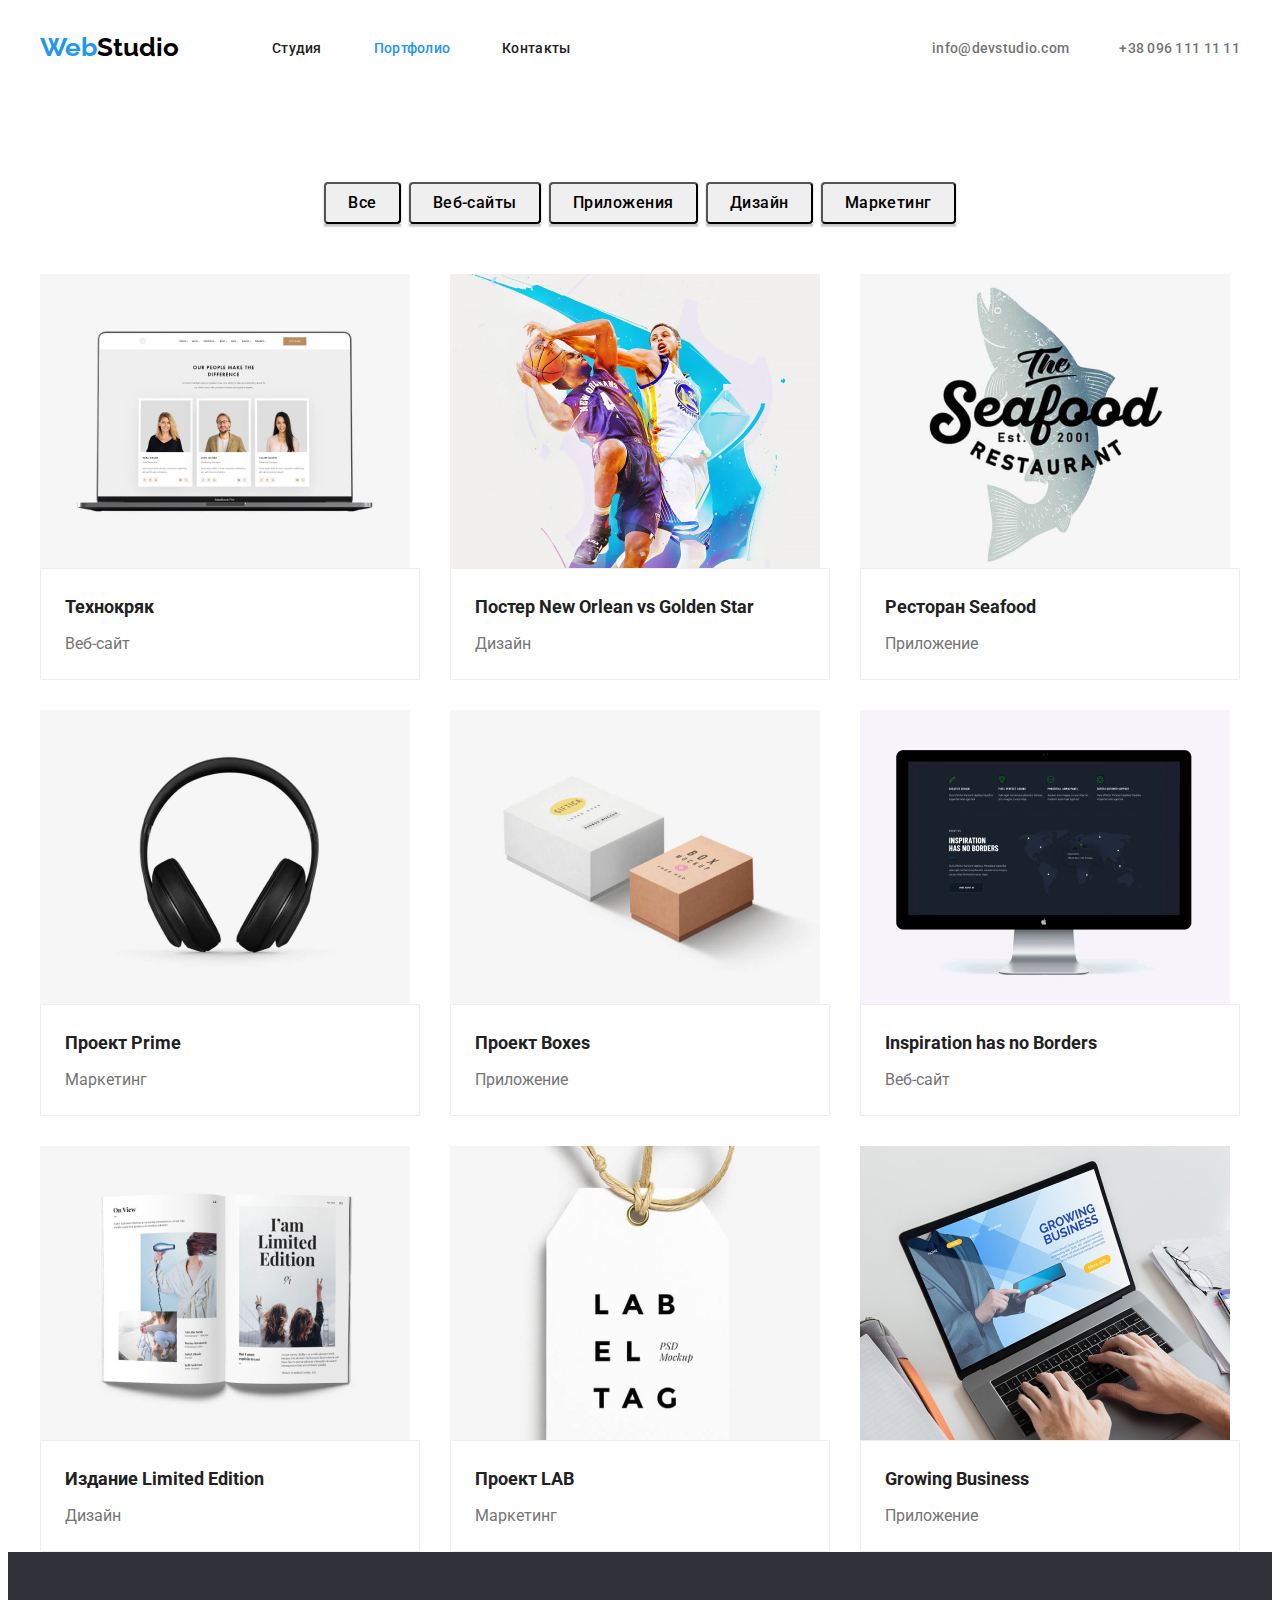
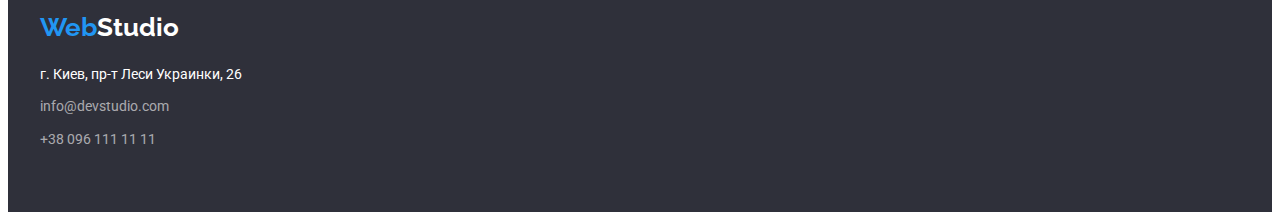
==== commit db7372e8: "div" ====
--- a/portfolio.html
+++ b/portfolio.html
@@ -86,13 +86,6 @@
 
                     </li>
                 </ul>
-
-            </div>
-
-        </section>
-
-        <section>
-            <div class="container pad-container">
                 <ul class="list card-set">
                     <li class="card-foto">
                         <a class="link" href="">
